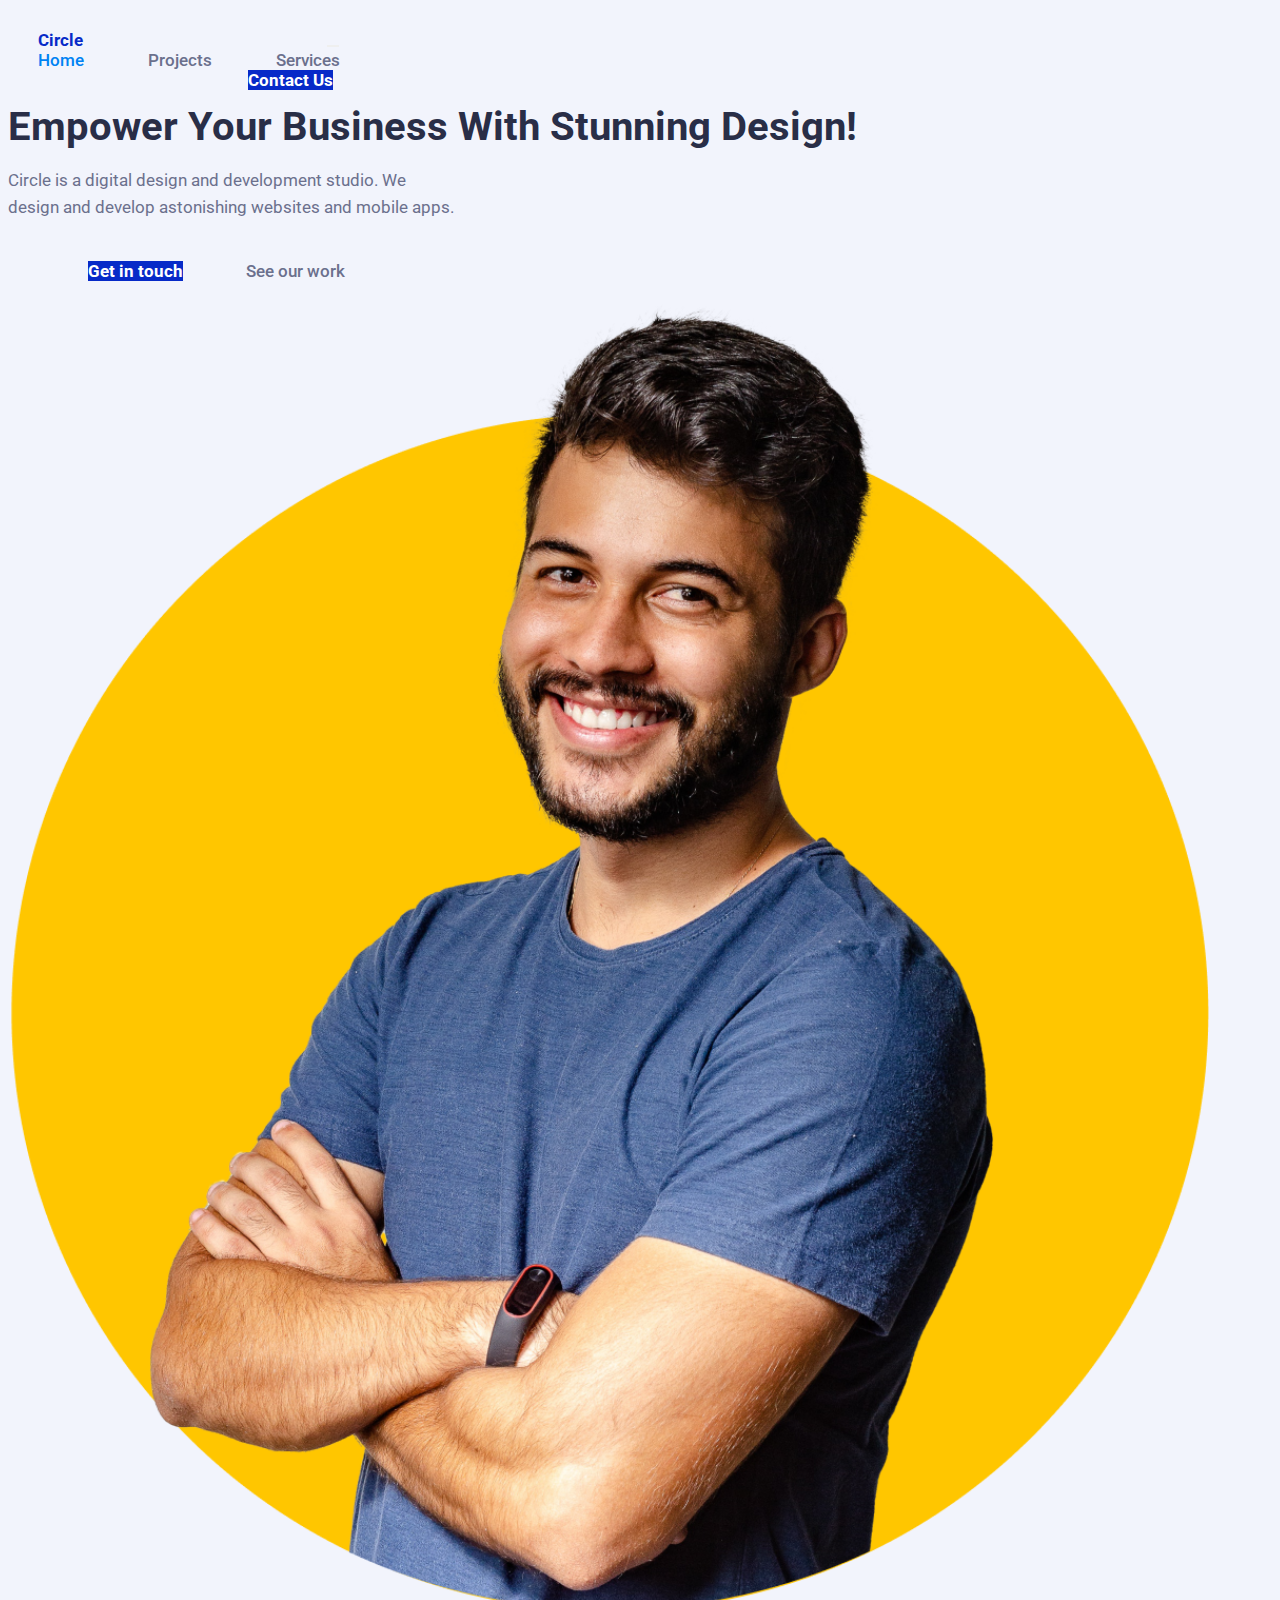
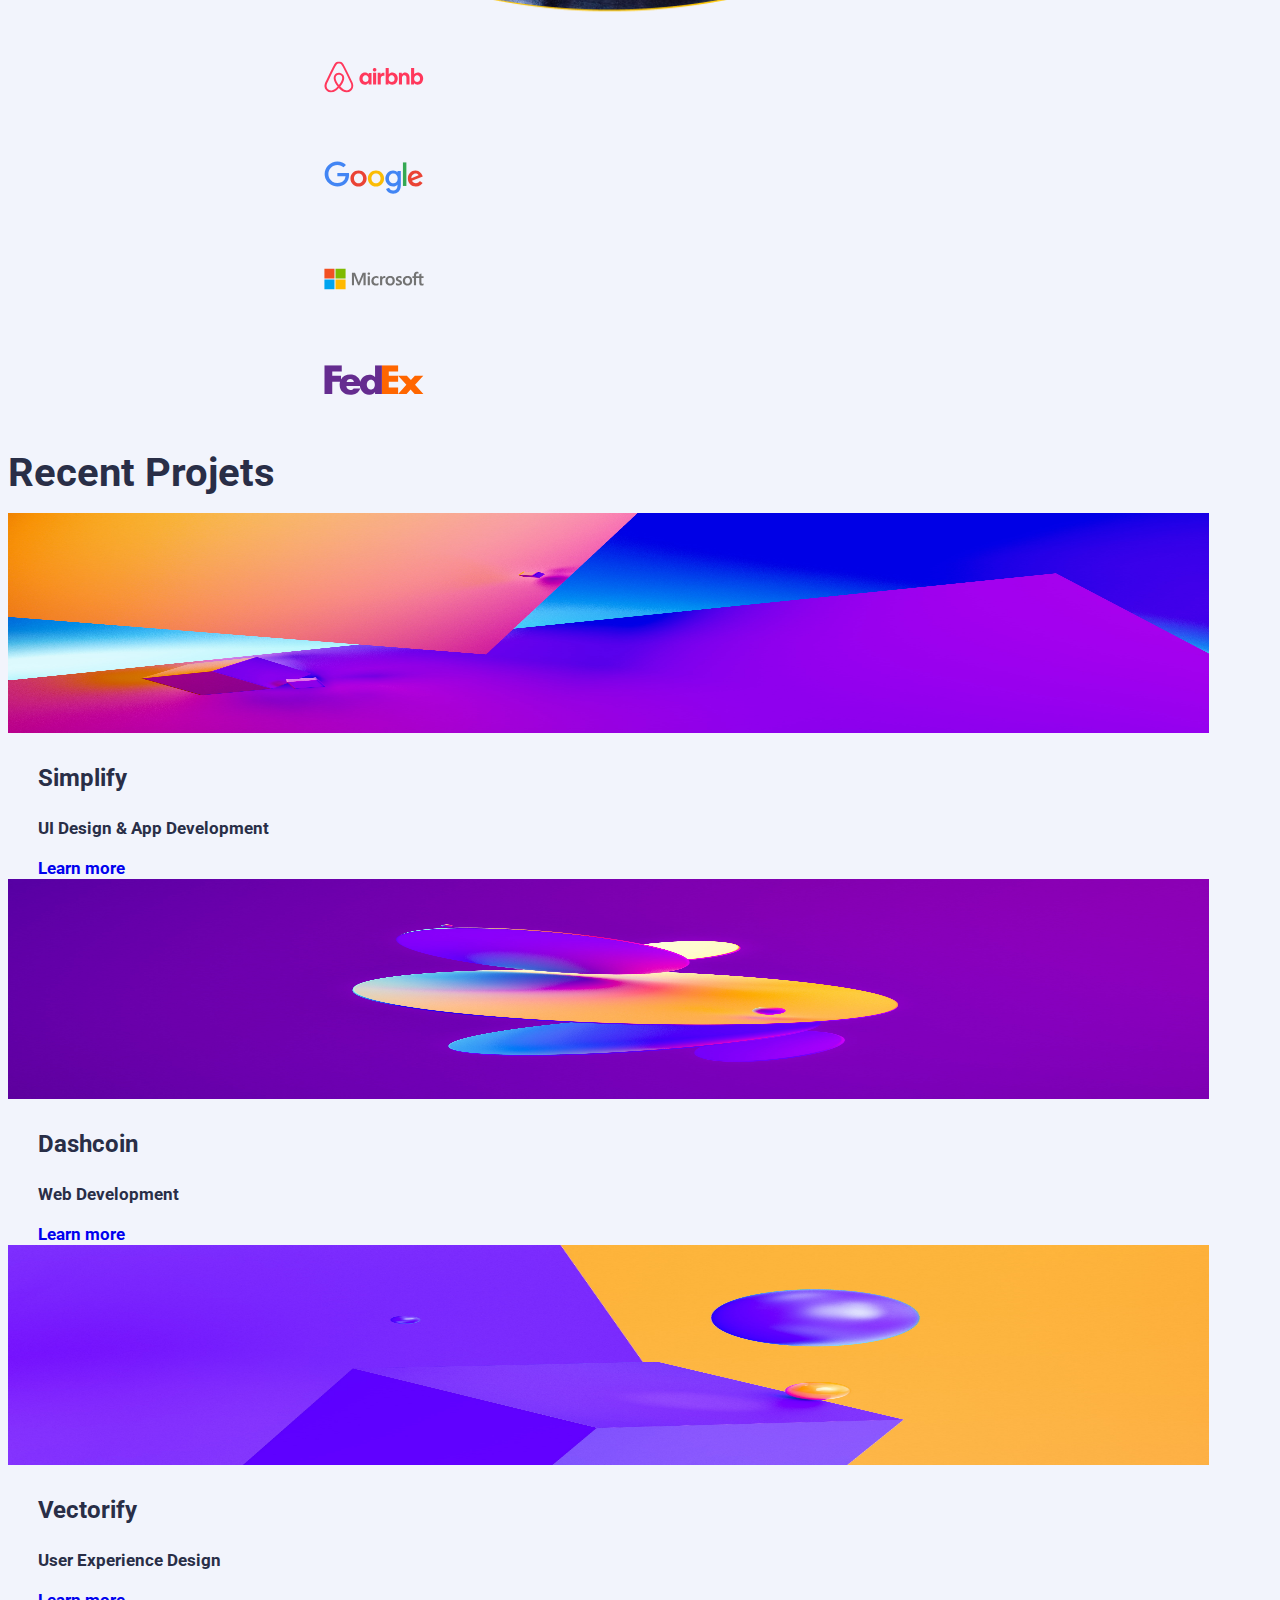
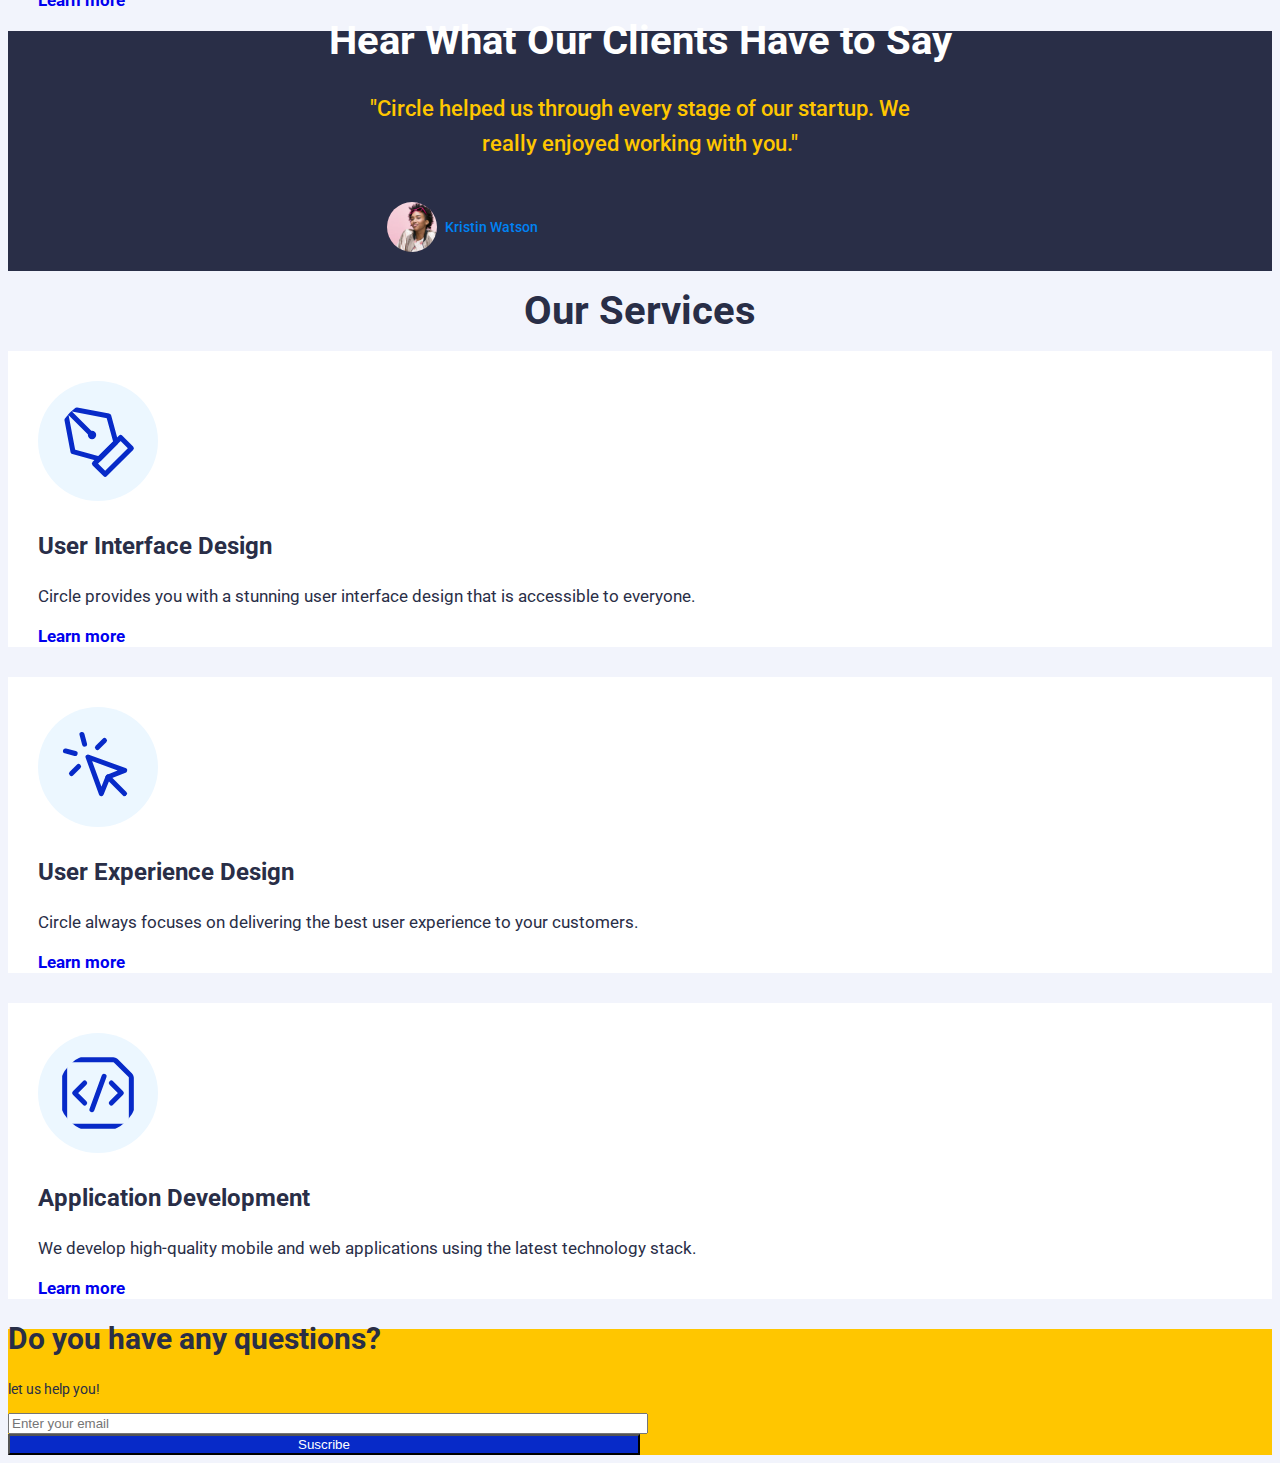
==== index.html @ 35dd5990 "Actualizada la Web" ====
<!doctype html>
<html lang="en">

<head>
  <title>Circle Agency</title>
  <!-- Required meta tags -->
  <meta charset="utf-8">
  <meta name="viewport" content="width=device-width, initial-scale=1, shrink-to-fit=no">

  <!-- Bootstrap CSS v5.2.1 -->
  <link href="https://cdn.jsdelivr.net/npm/bootstrap@5.2.1/dist/css/bootstrap.min.css" rel="stylesheet"
    integrity="sha384-iYQeCzEYFbKjA/T2uDLTpkwGzCiq6soy8tYaI1GyVh/UjpbCx/TYkiZhlZB6+fzT" crossorigin="anonymous">
    <link rel="stylesheet" href="styles.css">

</head>

<body>
  <!-- Comienza Navbar-->
  <div class="d-flex justify-content-around">
    <nav class="navbar navbar-expand-lg">
        <div class="container navbar">
          <a class="navbar-brand " href="#">Circle</a>
          <button class="navbar-toggler" type="button" data-bs-toggle="collapse" data-bs-target="#navbarNavAltMarkup" aria-controls="navbarNavAltMarkup" aria-expanded="false" aria-label="Toggle navigation">
            <span class="navbar-toggler-icon"></span>
          </button>
          <div class="collapse navbar-collapse" id="navbarNavAltMarkup">
            <div class="navbar-nav">
              <a class="nav-link active mx-2" aria-current="page" href="#">Home</a>
              <a class="nav-link mx-2" href="#">Projects</a>
              <a class="nav-link mx-2" href="#">Services</a>
            </div>            
          </div>
          <a href="#" class="nav-button px-4 py-3">Contact Us</a>
        </div>
      </nav>
    </div>
    <!-- Finaliza Navbar-->
    <!-- Comienza hero-section-->
    <div class="container hero-section">
      <div class="row">
        <div class="col-12">
          <h1 class="text-center">Empower Your Business With Stunning Design!</h1>
          <div class="text-center text-hero">Circle is a digital design and development studio. We <br> design and develop astonishing websites and mobile apps.</div>
          <a href="#" class="hero-button px-4 py-3">Get in touch</a>
          <a href="#" class="hero-text-button ml-5">See our work</a>
         
            <img src="./project-assets/hero-section/hero-image.png" alt="" class="img-fluid mx-3">

        </div>
      </div>
    </div>
    <!-- Finaliza hero-section-->
     <!-- Comienza hero-section-img-->
     <div class="container-fluid hero-img  mt-5">
      <div class="row">
        <div class="col-6">
          <img src="./project-assets/logos/airbnb-logo.svg" alt="">
        </div>
        <div class="col-6">
          <img src="./project-assets/logos/google-logo.svg" alt="">
        </div>
        <div class="col-6">
          <img src="./project-assets/logos/microsoft-logo.svg" alt="">
        </div>
        <div class="col-6">
          <img src="./project-assets/logos/fedex-logo.svg" alt="">
        </div>
      </div>
     </div>
     <!-- Comienza projects-section-img-->
     <div class="container projects-section pb-5">
      <div class="row">
        <h1 class="text-center">Recent Projets</h1>
        <div class="col-12 mx-3 pb-2 bg-white">
          <img src="./project-assets/projects-section/1.jpg" alt="" class="img-fluid">
          <h2>Simplify</h2>
          <p>UI Design & App Development</p>
          <a href="#">Learn more</a>
          <div class="col-12 bg-white">
            <img src="./project-assets/projects-section/2.jpg" alt="" class="img-fluid">
            <h2>Dashcoin</h2>
            <p>Web Development</p>
            <a href="#">Learn more</a>
          </div>
          <div class="col-12 bg-white">
            <img src="./project-assets/projects-section/3.jpg" alt="" class="img-fluid">
            <h2>Vectorify</h2>
            <p>User Experience Design</p>
            <a href="#">Learn more</a>
          </div>
        </div>
      </div>
     </div>

          <!-- Comienza testimonials-section-->
          <div class="container testimonials-section">
            <div class="row">
              <div class="col-12">
                  <h1 class="pt-4">Hear What Our Clients Have to Say</h1>
                  <p class="text-y">"Circle helped us through every stage of our startup. We really enjoyed working with you."</p>
                  <div>
                  <div class="test-img">  
                                      
                  </div>
                  <div class="test-text-img text-white">
                    <p> <span> Kristin Watson </span> <br> Booking.com </p>
                  </div>
                </div>
              </div>
            </div>
          </div>


          <!-- Comienza services-section-->

          <div class="container services-section">
            <div class="row">
              <div class="col-12">
                <h1>Our Services</h1>
                <div class="services">
                  <img src="./project-assets/services-section/icons/1.svg" alt="">
                  <h3>User Interface Design</h3>
                  <p>Circle provides you with a stunning user interface design that is accessible to everyone.</p>
                  <a href="#">Learn more</a>
                </div>
                <div class="services">
                  <img src="./project-assets/services-section/icons/2.svg" alt="">
                  <h3>User Experience Design</h3>
                  <p>Circle always focuses on delivering the best user experience to your customers.</p>
                  <a href="#">Learn more</a>
                </div>
                <div class="services">
                  <img src="./project-assets/services-section/icons/3.svg" alt="">
                  <h3>Application Development</h3>
                  <p>We develop high-quality mobile and web applications using the latest technology stack.</p>
                  <a href="#">Learn more</a>
                </div>
              </div>
            </div>
          </div>

            <!-- Comienza newsletter-section-->

            <div class="container newsletter-section text-center pb-5">
              <div class="row">
                <div class="col-12">
                  <h3 class="pt-5">Do you have any questions?</h3>
                  <p>let us help you!</p>
                  <input class="py-3 mb-3" type="email" name="email" id="email" placeholder="Enter your email" required>  <br>
                  <button type="submit" class="px-5 py-3">Suscribe</button>
                </div>
              </div>
            </div>

















  
  <main>

  </main>
  <footer>
    <!-- place footer here -->
  </footer>
  <!-- Bootstrap JavaScript Libraries -->
  <script src="https://cdn.jsdelivr.net/npm/@popperjs/core@2.11.6/dist/umd/popper.min.js"
    integrity="sha384-oBqDVmMz9ATKxIep9tiCxS/Z9fNfEXiDAYTujMAeBAsjFuCZSmKbSSUnQlmh/jp3" crossorigin="anonymous">
  </script>

  <script src="https://cdn.jsdelivr.net/npm/bootstrap@5.2.1/dist/js/bootstrap.min.js"
    integrity="sha384-7VPbUDkoPSGFnVtYi0QogXtr74QeVeeIs99Qfg5YCF+TidwNdjvaKZX19NZ/e6oz" crossorigin="anonymous">
  </script>
  <script src="index.js"></script>
</body>

</html>
---- styles.css ----
@import url('https://fonts.googleapis.com/css2?family=Roboto:wght@400;500;700&display=swap');

body {
    font-family: 'Roboto', sans-serif;
    color: #292e47;
    font-size: 14px;
    line-height: 20px;
    background: #f2f4fc;
}
/* Navbar */
.navbar {
    color: white;
    font-size: 17px;
    margin-top: 30px;
}
.nav-button {
    text-decoration: none!important;
    color: white;
    background: #072ac8;
    margin-left: 15rem;
}
.hero-button {
    text-decoration: none!important;
    color: white;
    background: #072ac8;
    margin-left: 5rem;
}
.hero-text-button {
    color: #6b708d;
    font-size: 17px;
    font-weight: 500;
    text-decoration: none;
    margin-left: 30px;
}
.nav-button:hover {
    color: white;
    background: #292e47;
}
.hero-button:hover {
    color: white;
    background: #292e47;
}
.navbar-brand {
    margin-right: 15rem;
    color: #072ac8;
    font-weight: 700;
    padding-top: 5px;
}
.navbar-brand:hover {
    color: #072ac8;
}
.nav-link {
    font-weight: 500;
    color: #6b708d
}
.nav-link:hover {
    color: #072ac8 !important;
}
.active {
    color: #0082f3!important;
}
.active:hover{
    color: #072ac8 !important;
}
.navbar-toggler {
    border: none;
}
.navbar-toggler:visited {
    border: none;
}
.navbar-toggler-icon {
    width: 1em;
    color: black;
}

/* Comienza hero-section */
.hero-section h1 {
    font-size: 40px;
    font-weight: 700;
    margin-bottom: 30px;
}
.text-hero {
    font-size: 17px;
    margin-bottom: 40px;
    line-height:1.7rem;
    color: #6b708d;
}
.hero-section img{
    width: 95%;
}

.hero-img img {
    width: 100px;
    height: 96px;
    margin: 0 25%;
}
.projects-section h1 {
    font-size: 40px;
    font-weight: 700;
    margin: 30px 0;
}

.projects-section h2 {
    font-size: 24px;
    font-weight: 700;
    margin: 30px 30px 20px;
}
.projects-section img {
    width: 95%;
    height: 220px;
    margin: auto;
}
.projects-section p, a {
    font-weight: 700;
    text-decoration: none;
    margin: 30px 30px 20px;
    font-size: 17px;
}
.projects-section a {
    margin-bottom: 20px;
}
.testimonials-section {
    background: #292e47;

}
.testimonials-section h1 {
    color: white;
    text-align: center;
    font-weight: 700;
    font-size: 40px;
    margin: 20px;
    align-items: center;
}
.testimonials-section .text-y {
        max-width: 560px;
        margin: 40px auto;
        color: #ffc600;
        font-size: 22px;
        line-height: 160%;
        font-weight: 500;
        text-align: center;
}
.test-img {
    width: 50px;
    height: 50px;
    border-radius: 50%;
    background-image: url(./project-assets/testimonial-section/profile.png);
    background-size: cover;
    background-repeat: no-repeat;
    display: inline-block;   
    margin-left: 30%;
    margin-right: 5px;
}
.test-text-img {
    display: inline-block;  
}
.test-text-img span {
    color: #0082f3;
    font-weight: 500; 
}
.services-section h1 {
    font-size: 40px;
    font-weight: 700;
    margin: 30px 30px;
    text-align: center;
}
.services {
    background: white;
    margin-bottom: 30px;
}
.services-section img {
    padding: 20px;
    background: #ecf7ff;
    width: 80px;
    margin: 30px 0 0 30px;
    left: 20px;
    border-radius: 50%;
}
.services h3 {
    font-size: 24px;
    font-weight: 700;
    margin: 30px 30px 20px;
}
.services p {
    font-size: 17px;
    margin: 30px 30px 20px;
}
.services-img {
    border-radius: 50%;
}
.newsletter-section {
    background: #ffc600;
}
.newsletter-section h3 {
    font-size: 30px;   
}
.newsletter-section button {
    width: 50%;
    background: #072ac8;
    color: white;
}
#email {
    width: 50%;
}





@media (max-width: 992px) { 
    .nav-button {
        display: none;
    }
    .navbar {
        margin-top:0;
        margin-left: 0;
    }
    .nav-link {
        margin-bottom: 1rem;
    }
    .navbar-brand {
        margin-bottom: 1rem;
    }
    

}
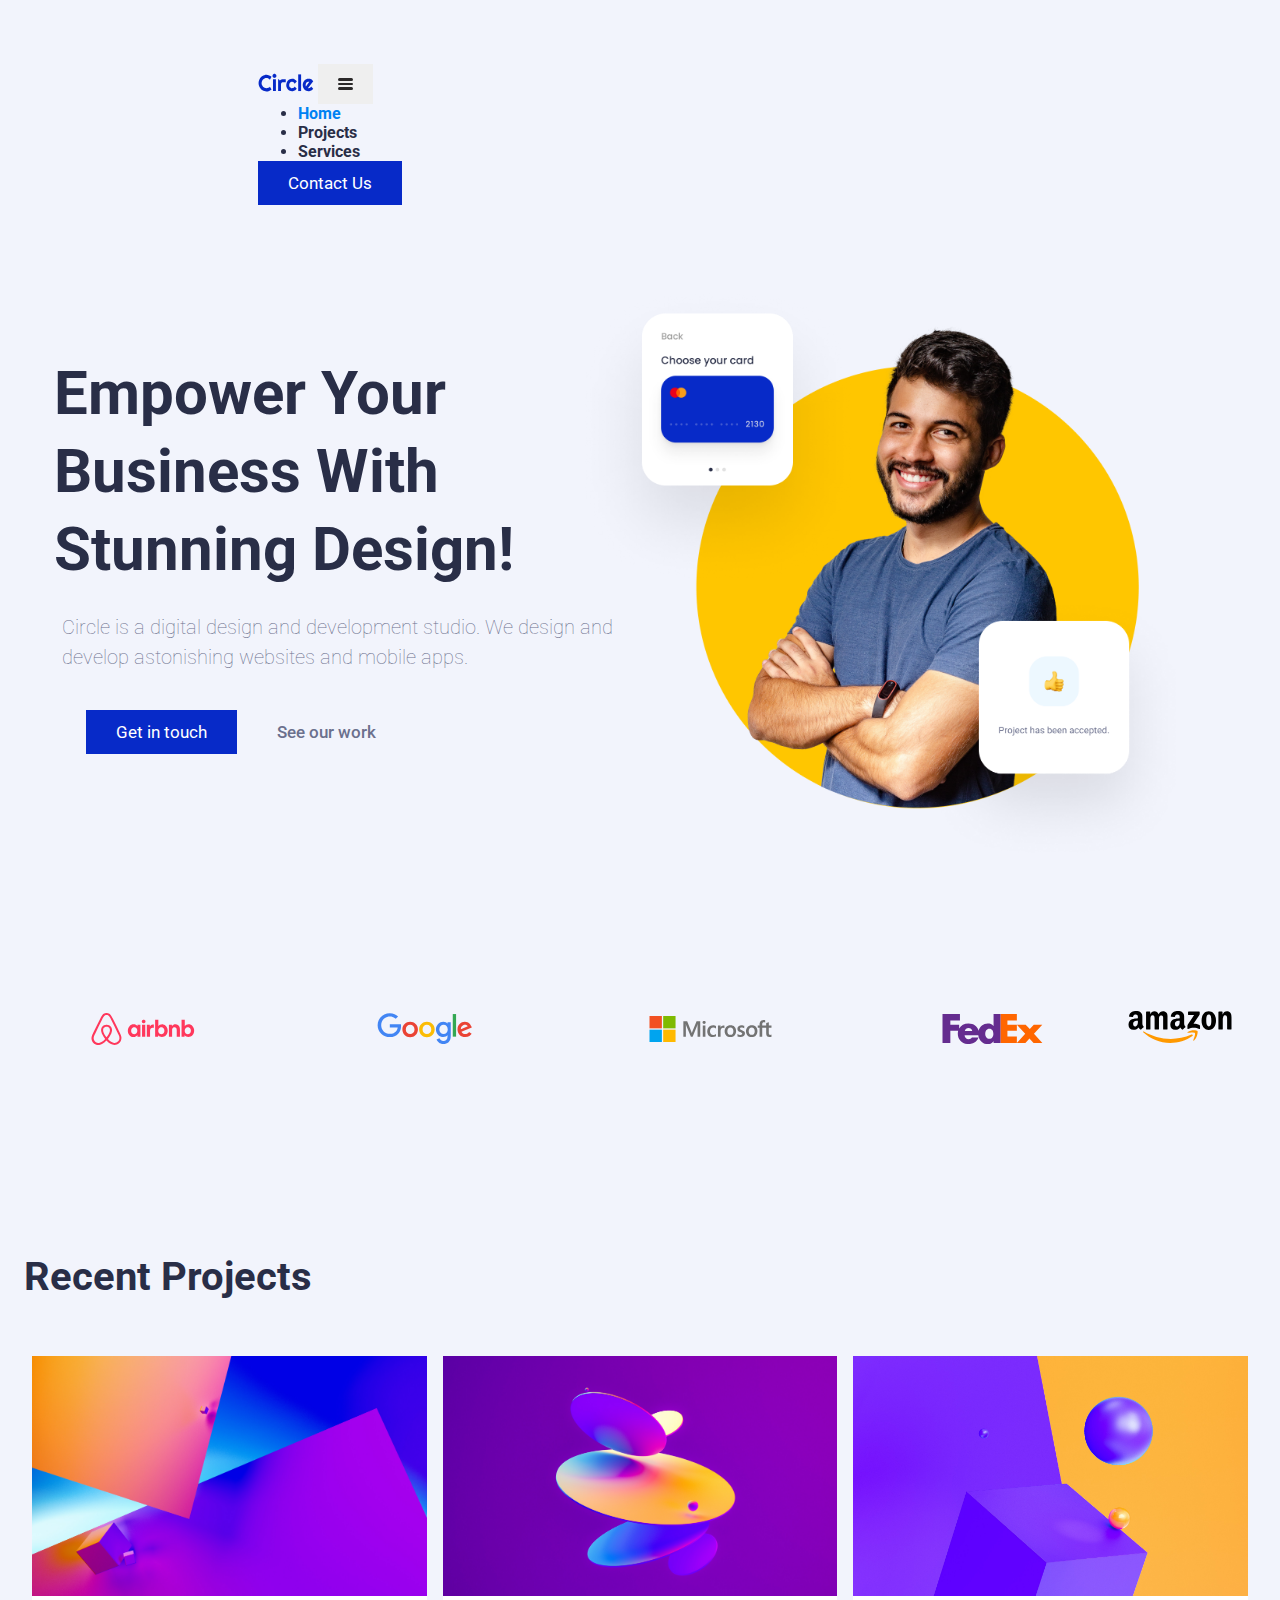
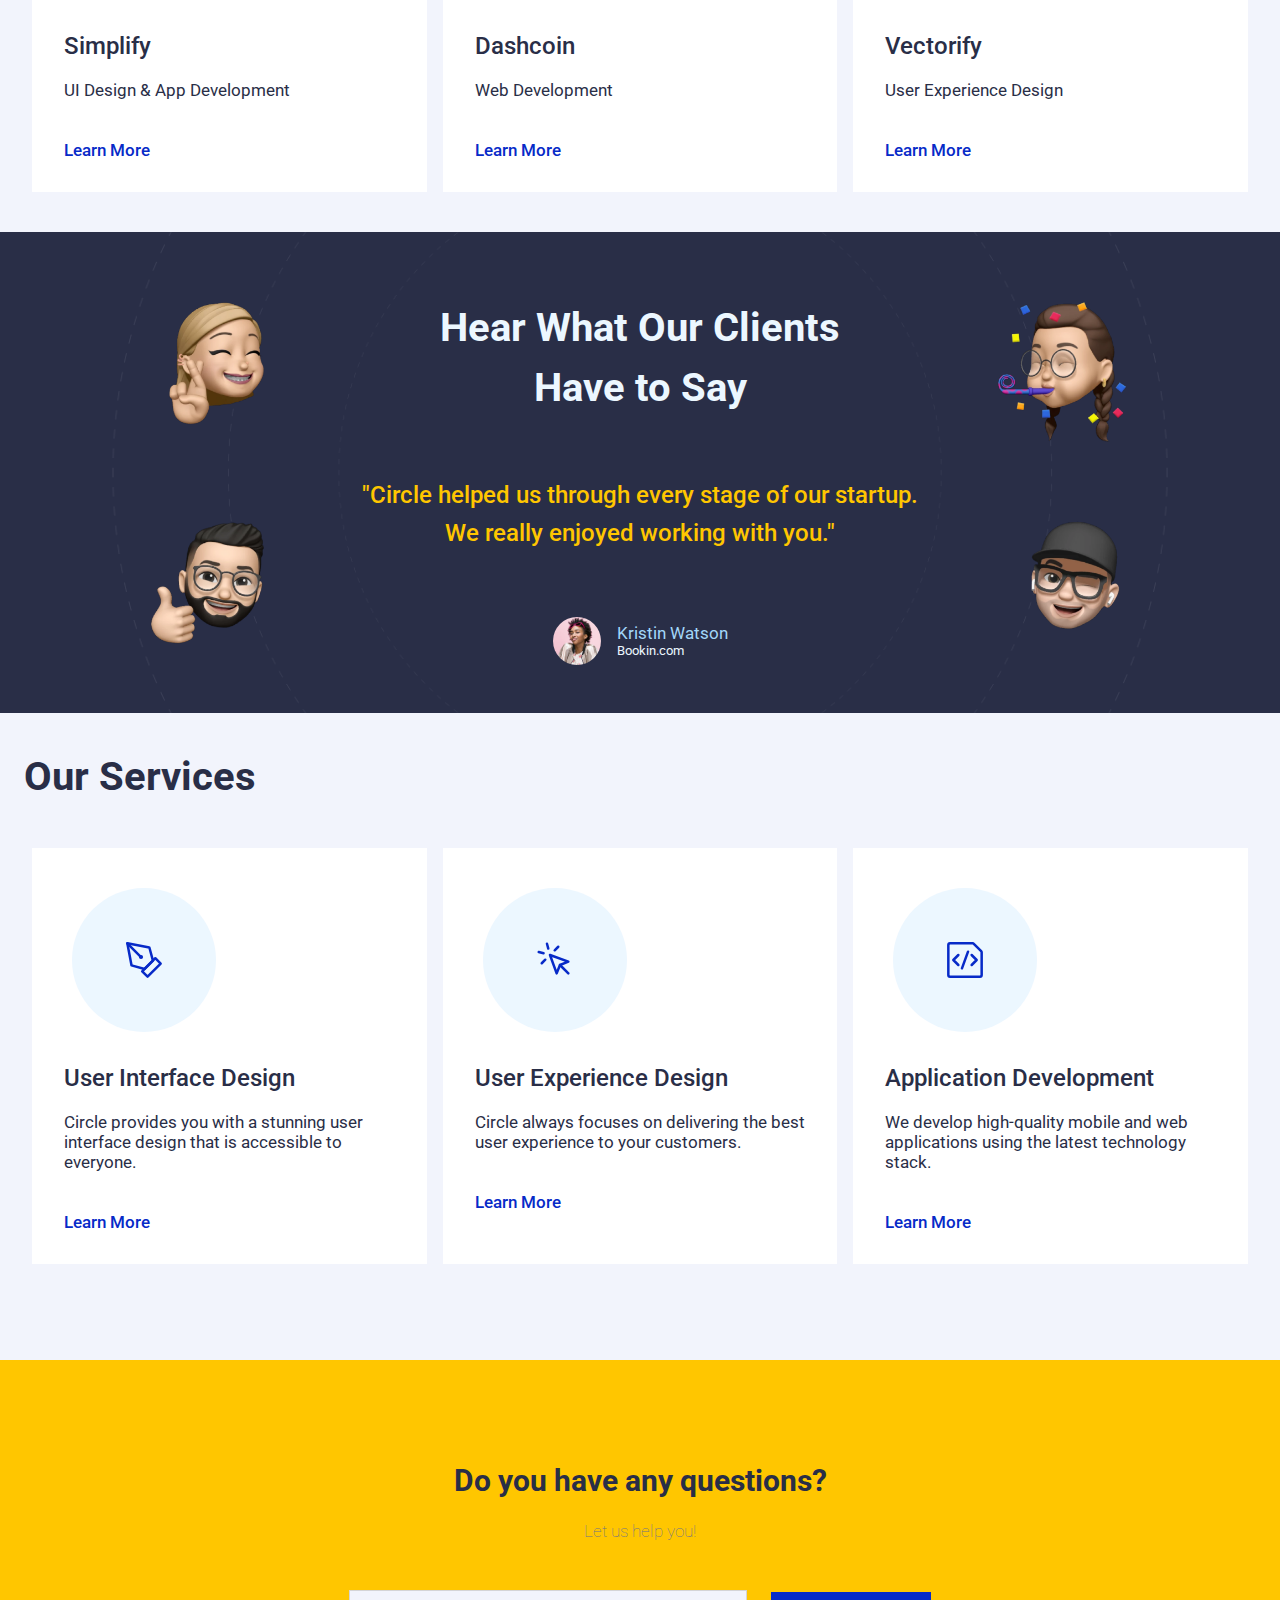
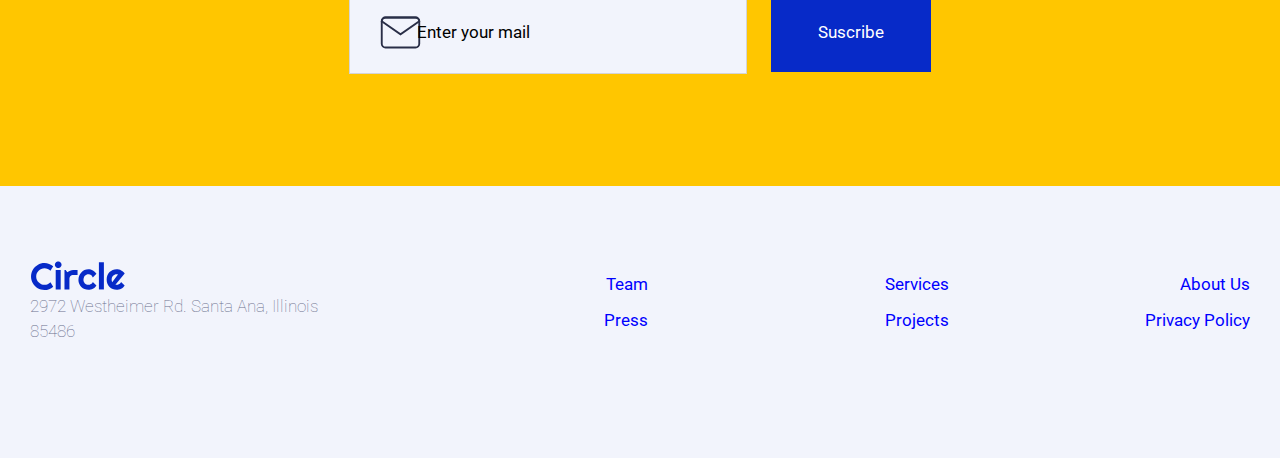
==== commit b9637e58: "Final" ====
--- a/index.html
+++ b/index.html
@@ -1,189 +1,272 @@
-<!doctype html>
-<html lang="en">
-
-<head>
-  <title>Circle Agency</title>
-  <!-- Required meta tags -->
-  <meta charset="utf-8">
-  <meta name="viewport" content="width=device-width, initial-scale=1, shrink-to-fit=no">
-
-  <!-- Bootstrap CSS v5.2.1 -->
-  <link href="https://cdn.jsdelivr.net/npm/bootstrap@5.2.1/dist/css/bootstrap.min.css" rel="stylesheet"
-    integrity="sha384-iYQeCzEYFbKjA/T2uDLTpkwGzCiq6soy8tYaI1GyVh/UjpbCx/TYkiZhlZB6+fzT" crossorigin="anonymous">
-    <link rel="stylesheet" href="styles.css">
-
-</head>
-
-<body>
-  <!-- Comienza Navbar-->
-  <div class="d-flex justify-content-around">
+<!DOCTYPE html>
+<html lang="es">
+  <head>
+    <meta charset="UTF-8" />
+    <meta http-equiv="X-UA-Compatible" content="IE=edge" />
+    <meta name="viewport" content="width=device-width, initial-scale=1.0" />
+    <title>Circle - HomePage</title>
+    <!-- CSS Bootstrap and Customize CSS native-->
+    <link
+      href="https://cdn.jsdelivr.net/npm/bootstrap@5.2.3/dist/css/bootstrap.min.css"
+      rel="stylesheet"
+      integrity="sha384-rbsA2VBKQhggwzxH7pPCaAqO46MgnOM80zW1RWuH61DGLwZJEdK2Kadq2F9CUG65"
+      crossorigin="anonymous"
+    />
+    <!-- CSS media query on a link element -->
+    <!-- mobile or común-->
+    <link rel="stylesheet" href="../Style/styleM.css" />
+    <!-- tablet, pc... -->
+    <link
+      rel="stylesheet"
+      media="(min-width: 768px)"
+      href="../Style/styleL.css"
+    />
+    <link
+      rel="stylesheet"
+      media="(min-width: 992px)"
+      href="../Style/styleXL.css"
+    />
+
+    <!-- Google Fonts - Roboto -->
+    <link rel="preconnect" href="https://fonts.googleapis.com" />
+    <link rel="preconnect" href="https://fonts.gstatic.com" crossorigin />
+    <link
+      href="https://fonts.googleapis.com/css2?family=Roboto:wght@400;500;700;900&display=swap"
+      rel="stylesheet"
+    />
+  </head>
+  <body>
+    <!-- Simulate a smartphone -->
+    <!-- Navigation-->
     <nav class="navbar navbar-expand-lg">
-        <div class="container navbar">
-          <a class="navbar-brand " href="#">Circle</a>
-          <button class="navbar-toggler" type="button" data-bs-toggle="collapse" data-bs-target="#navbarNavAltMarkup" aria-controls="navbarNavAltMarkup" aria-expanded="false" aria-label="Toggle navigation">
-            <span class="navbar-toggler-icon"></span>
-          </button>
-          <div class="collapse navbar-collapse" id="navbarNavAltMarkup">
-            <div class="navbar-nav">
-              <a class="nav-link active mx-2" aria-current="page" href="#">Home</a>
-              <a class="nav-link mx-2" href="#">Projects</a>
-              <a class="nav-link mx-2" href="#">Services</a>
-            </div>            
-          </div>
-          <a href="#" class="nav-button px-4 py-3">Contact Us</a>
+      <div class="container-fluid">
+        <img src="../Style/img/logos/circle.svg" alt="logo Circle" />
+        <button
+          class="navbar-toggler"
+          type="button"
+          data-bs-toggle="collapse"
+          data-bs-target="#navbarResponsive"
+          aria-controls="navbarResponsive"
+          aria-expanded="false"
+          aria-label="Toggle navigation"
+        >
+          <div class="toogler-icon"></div>
+          <div class="toogler-icon"></div>
+          <div class="toogler-icon"></div>
+        </button>
+        <div
+          class="collapse navbar-collapse justify-content-center"
+          id="navbarResponsive"
+        >
+          <ul class="navbar-nav py-4 py-lg-0">
+            <li class="nav-item">
+              <a class="nav-link" href="./index.html">Home</a>
+            </li>
+            <li class="nav-item">
+              <a class="nav-link" href="#">Projects</a>
+            </li>
+            <li class="nav-item">
+              <a class="nav-link" href="#">Services</a>
+            </li>
+          </ul>
         </div>
+        <a href="./Page/contact-us.html" class="notDisplayMobileTablet"
+          >Contact Us</a
+        >
+      </div>
+    </nav>
+
+    <section class="hero">
+      <article>
+        <h1>Empower Your Business With Stunning Design!</h1>
+        <h4>
+          Circle is a digital design and development studio. We design and
+          develop astonishing websites and mobile apps.
+        </h4>
+        <div class="buttons">
+          <button>Get in touch</button><button>See our work</button>
+        </div>
+      </article>
+      <article>
+        <img
+          src="./Style/img/hero-section/card-1.png"
+          class="notDisplayMobile"
+          alt=""
+        />
+        <img
+          src="./Style/img/hero-section/hero-image.png"
+          alt="cliente feliz"
+        />
+        <img
+          src="./Style/img/hero-section/card-2.png"
+          class="notDisplayMobile"
+          alt=""
+        />
+      </article>
+    </section>
+    <section class="clientes">
+      <article class="cliente">
+        <img src="../Style/img/logos/airbnb-logo.svg" alt="logo Airbnb" />
+        <img src="../Style/img/logos/google-logo.svg" alt="logo Google" />
+      </article>
+      <article class="cliente">
+        <img
+          src="../Style/img/logos/microsoft-logo.svg"
+          alt="logo microsoft-logo"
+        />
+        <img src="../Style/img/logos/fedex-logo.svg" alt="logo Fedex" />
+      </article>
+      <article class="notDisplayMobileTablet">
+        <img src="../Style/img/logos/amazon-logo.svg" alt="logo Amazon" />
+      </article>
+    </section>
+    <section class="projects">
+      <h2>Recent Projects</h2>
+      <div>
+        <article>
+          <img src="./Style/img/projects-section/1.jpg" alt="" />
+          <div>
+            <h3>Simplify</h3>
+            <h5>UI Design & App Development</h5>
+            <a
+              href="./index.html"
+              target="_blank"
+              rel="noopener noreferrer"
+              >Learn More</a
+            >
+          </div>
+        </article>
+        <article>
+          <img src="./Style/img/projects-section/2.jpg" alt="" />
+          <div>
+            <h3>Dashcoin</h3>
+            <h5>Web Development</h5>
+            <a
+              href="./index.html"
+              target="_blank"
+              rel="noopener noreferrer"
+              >Learn More</a
+            >
+          </div>
+        </article>
+        <article>
+          <img src="./Style/img/projects-section/3.jpg" alt="" />
+          <div>
+            <h3>Vectorify</h3>
+            <h5>User Experience Design</h5>
+            <a
+              href="./index.html"
+              target="_blank"
+              rel="noopener noreferrer"
+              >Learn More</a
+            >
+          </div>
+        </article>
+      </div>
+    </section>
+    <section class="testimonial">
+      <h2>Hear What Our Clients Have to Say</h2>
+      <h3>
+        "Circle helped us through every stage of our startup. We really enjoyed
+        working with you."
+      </h3>
+      <article>
+        <div class="perfil"></div>
+        <div>
+          <p class="perfilNombre">Kristin Watson</p>
+          <p class="perfilEmpresa">Bookin.com</p>
+        </div>
+      </article>
+      <img
+        src="./Style/img/testimonial-section/memoji-1.png"
+        alt=""
+        class="notDisplayMobile"
+      />
+      <img
+        src="./Style/img/testimonial-section/memoji-2.png"
+        alt=""
+        class="notDisplayMobile"
+      />
+      <img
+        src="./Style/img/testimonial-section/memoji-3.png"
+        alt=""
+        class="notDisplayMobile"
+      />
+      <img
+        src="./Style/img/testimonial-section/memoji-4.png"
+        alt=""
+        class="notDisplayMobile"
+      />
+    </section>
+
+    <section class="projects services">
+      <h2>Our Services</h2>
+      <div>
+        <article>
+          <div>
+            <div class="logo logo1"></div>
+            <h3>User Interface Design</h3>
+            <h5>
+              Circle provides you with a stunning user interface design that is
+              accessible to everyone.
+            </h5>
+            <a href="#">Learn More</a>
+          </div>
+        </article>
+        <article>
+          <div>
+            <div class="logo logo2"></div>
+            <h3>User Experience Design</h3>
+            <h5>
+              Circle always focuses on delivering the best user experience to
+              your customers.
+            </h5>
+            <a href="#" rel="noopener noreferrer">Learn More</a>
+          </div>
+        </article>
+        <article>
+          <div>
+            <div class="logo logo3"></div>
+            <h3>Application Development</h3>
+            <h5>
+              We develop high-quality mobile and web applications using the
+              latest technology stack.
+            </h5>
+            <a href="#" rel="noopener noreferrer">Learn More</a>
+          </div>
+        </article>
+      </div>
+    </section>
+
+    <section class="contact-us">
+      <h2>Do you have any questions?</h2>
+      <h4>Let us help you!</h4>
+      <form id="contactForm" action="submit" method="post">
+        <input type="email" id="mail" placeholder="Enter your mail" />
+        <button type="submit">Suscribe</button>
+      </form>
+    </section>
+    <footer>
+      <div>
+        <img src="../Style/img/logos/circle.svg" alt="logo Circle" />
+        <h4>2972 Westheimer Rd. Santa Ana, Illinois 85486</h4>
+      </div>
+      <nav class="footer-links">
+        <a href="#" class="footer-link">Team</a>
+        <a href="#" class="footer-link">Services</a>
+        <a href="#" class="footer-link">About Us</a>
+        <a href="#" class="footer-link">Press</a>
+        <a href="#" class="footer-link">Projects</a>
+        <a href="#" class="footer-link">Privacy Policy</a>
       </nav>
-    </div>
-    <!-- Finaliza Navbar-->
-    <!-- Comienza hero-section-->
-    <div class="container hero-section">
-      <div class="row">
-        <div class="col-12">
-          <h1 class="text-center">Empower Your Business With Stunning Design!</h1>
-          <div class="text-center text-hero">Circle is a digital design and development studio. We <br> design and develop astonishing websites and mobile apps.</div>
-          <a href="#" class="hero-button px-4 py-3">Get in touch</a>
-          <a href="#" class="hero-text-button ml-5">See our work</a>
-         
-            <img src="./project-assets/hero-section/hero-image.png" alt="" class="img-fluid mx-3">
-
-        </div>
-      </div>
-    </div>
-    <!-- Finaliza hero-section-->
-     <!-- Comienza hero-section-img-->
-     <div class="container-fluid hero-img  mt-5">
-      <div class="row">
-        <div class="col-6">
-          <img src="./project-assets/logos/airbnb-logo.svg" alt="">
-        </div>
-        <div class="col-6">
-          <img src="./project-assets/logos/google-logo.svg" alt="">
-        </div>
-        <div class="col-6">
-          <img src="./project-assets/logos/microsoft-logo.svg" alt="">
-        </div>
-        <div class="col-6">
-          <img src="./project-assets/logos/fedex-logo.svg" alt="">
-        </div>
-      </div>
-     </div>
-     <!-- Comienza projects-section-img-->
-     <div class="container projects-section pb-5">
-      <div class="row">
-        <h1 class="text-center">Recent Projets</h1>
-        <div class="col-12 mx-3 pb-2 bg-white">
-          <img src="./project-assets/projects-section/1.jpg" alt="" class="img-fluid">
-          <h2>Simplify</h2>
-          <p>UI Design & App Development</p>
-          <a href="#">Learn more</a>
-          <div class="col-12 bg-white">
-            <img src="./project-assets/projects-section/2.jpg" alt="" class="img-fluid">
-            <h2>Dashcoin</h2>
-            <p>Web Development</p>
-            <a href="#">Learn more</a>
-          </div>
-          <div class="col-12 bg-white">
-            <img src="./project-assets/projects-section/3.jpg" alt="" class="img-fluid">
-            <h2>Vectorify</h2>
-            <p>User Experience Design</p>
-            <a href="#">Learn more</a>
-          </div>
-        </div>
-      </div>
-     </div>
-
-          <!-- Comienza testimonials-section-->
-          <div class="container testimonials-section">
-            <div class="row">
-              <div class="col-12">
-                  <h1 class="pt-4">Hear What Our Clients Have to Say</h1>
-                  <p class="text-y">"Circle helped us through every stage of our startup. We really enjoyed working with you."</p>
-                  <div>
-                  <div class="test-img">  
-                                      
-                  </div>
-                  <div class="test-text-img text-white">
-                    <p> <span> Kristin Watson </span> <br> Booking.com </p>
-                  </div>
-                </div>
-              </div>
-            </div>
-          </div>
-
-
-          <!-- Comienza services-section-->
-
-          <div class="container services-section">
-            <div class="row">
-              <div class="col-12">
-                <h1>Our Services</h1>
-                <div class="services">
-                  <img src="./project-assets/services-section/icons/1.svg" alt="">
-                  <h3>User Interface Design</h3>
-                  <p>Circle provides you with a stunning user interface design that is accessible to everyone.</p>
-                  <a href="#">Learn more</a>
-                </div>
-                <div class="services">
-                  <img src="./project-assets/services-section/icons/2.svg" alt="">
-                  <h3>User Experience Design</h3>
-                  <p>Circle always focuses on delivering the best user experience to your customers.</p>
-                  <a href="#">Learn more</a>
-                </div>
-                <div class="services">
-                  <img src="./project-assets/services-section/icons/3.svg" alt="">
-                  <h3>Application Development</h3>
-                  <p>We develop high-quality mobile and web applications using the latest technology stack.</p>
-                  <a href="#">Learn more</a>
-                </div>
-              </div>
-            </div>
-          </div>
-
-            <!-- Comienza newsletter-section-->
-
-            <div class="container newsletter-section text-center pb-5">
-              <div class="row">
-                <div class="col-12">
-                  <h3 class="pt-5">Do you have any questions?</h3>
-                  <p>let us help you!</p>
-                  <input class="py-3 mb-3" type="email" name="email" id="email" placeholder="Enter your email" required>  <br>
-                  <button type="submit" class="px-5 py-3">Suscribe</button>
-                </div>
-              </div>
-            </div>
-
-
-
-
-
-
-
-
-
-
-
-
-
-
-
-
-
-  
-  <main>
-
-  </main>
-  <footer>
-    <!-- place footer here -->
-  </footer>
-  <!-- Bootstrap JavaScript Libraries -->
-  <script src="https://cdn.jsdelivr.net/npm/@popperjs/core@2.11.6/dist/umd/popper.min.js"
-    integrity="sha384-oBqDVmMz9ATKxIep9tiCxS/Z9fNfEXiDAYTujMAeBAsjFuCZSmKbSSUnQlmh/jp3" crossorigin="anonymous">
-  </script>
-
-  <script src="https://cdn.jsdelivr.net/npm/bootstrap@5.2.1/dist/js/bootstrap.min.js"
-    integrity="sha384-7VPbUDkoPSGFnVtYi0QogXtr74QeVeeIs99Qfg5YCF+TidwNdjvaKZX19NZ/e6oz" crossorigin="anonymous">
-  </script>
-  <script src="index.js"></script>
-</body>
-
-</html>+    </footer>
+
+    <script src="../JS/index.js"></script>
+    <!-- JavaScript Bundle with Popper -->
+    <script
+      src="https://cdn.jsdelivr.net/npm/bootstrap@5.2.3/dist/js/bootstrap.bundle.min.js"
+      integrity="sha384-kenU1KFdBIe4zVF0s0G1M5b4hcpxyD9F7jL+jjXkk+Q2h455rYXK/7HAuoJl+0I4"
+      crossorigin="anonymous"
+    ></script>
+  </body>
+</html>
--- a/Style/styleM.css
+++ b/Style/styleM.css
@@ -0,0 +1,427 @@
+/* Customize CSS native */
+
+* {
+  font-family: Roboto, sans-serif;
+  margin: 0;
+  color: #292e47;
+}
+body {
+  background-color: #f2f4fc;
+}
+
+.notDisplayMobile,
+.notDisplayMobileTablet {
+  display: none;
+  /* padding: 15px 30px;
+  background-color: #072ac8;
+  font-size: 17px; */
+}
+
+a {
+  text-decoration: none;
+}
+
+/* ********************** Start INDEX ********************** */
+/* nav */
+nav .container-fluid {
+  padding: 2px 32px;
+}
+nav .container-fluid > img {
+  width: 3.5rem;
+}
+nav . .navbar-toggler-icon {
+  background-image: none;
+}
+
+nav .toogler-icon {
+  width: 15px;
+  height: 2.5px;
+  background-color: #2b2929;
+  margin: 2px;
+  border-radius: 5px;
+}
+
+nav .navbar-toggler {
+  padding: 12px 18px;
+  font-size: 0.75rem;
+  border-style: none;
+}
+.navbar-brand > img {
+  width: 60px;
+  height: 18px;
+}
+
+/* section #1 */
+.hero {
+  margin: 0 30px;
+  text-align: center;
+}
+
+h1 {
+  font-weight: 700;
+  font-size: 40px;
+  line-height: 130%;
+  padding: 20px 0;
+}
+h4 {
+  color: #6b708d;
+  font-size: 17px;
+  line-height: 150%;
+  padding-top: 3px;
+  font-weight: 100;
+  max-width: 600px;
+  margin: 0 auto 2.4rem;
+}
+
+.hero button {
+  padding: 12px 30px;
+  font-size: 17px;
+  border: 0;
+}
+
+.hero button:first-child {
+  background-color: #072ac8;
+  color: white;
+}
+.hero button:last-child {
+  color: #6b708d;
+  font-weight: 500;
+  text-decoration: none;
+  background: none;
+  margin-left: 0.6rem;
+}
+
+.hero .buttons {
+  margin-left: 2rem;
+}
+
+.hero img:nth-child(2) {
+  max-width: 80%;
+  vertical-align: middle;
+  display: inline-block;
+  margin-top: 40px;
+}
+
+.clientes {
+  display: flex;
+  flex-direction: column;
+  height: 48vh;
+  align-items: center;
+  justify-content: space-evenly;
+}
+
+.clientes .cliente {
+  width: 100vw;
+  display: flex;
+  justify-content: space-around;
+}
+
+/* Section2 */
+.projects {
+  margin: 0.5rem 0;
+}
+.projects h2 {
+  text-align: center;
+  font-weight: 700;
+  font-size: 40px;
+  margin-bottom: 1.5rem;
+}
+.projects article {
+  background-color: white;
+  margin: 0 30px 30px;
+}
+.projects img {
+  width: 100%;
+  height: 240px;
+  object-fit: cover;
+}
+.projects div {
+  padding: 2rem;
+}
+.projects h3 {
+  font-size: 24px;
+  font-weight: 500;
+  margin-bottom: 20px;
+}
+.projects h5 {
+  font-size: 17px;
+  font-weight: 400;
+  margin-bottom: 2.5rem;
+}
+
+.projects a {
+  color: #072ac8;
+  font-size: 17px;
+  font-weight: 500;
+}
+
+/* Testimonial */
+.testimonial {
+  background-image: url("./img/testimonial-section/orbit.png");
+  background-color: #292e47;
+  background-size: cover;
+  background-position: 50% 50%;
+  background-repeat: no-repeat;
+  text-align: center;
+  display: flex;
+  flex-direction: column;
+  align-items: center;
+  padding: 1rem;
+}
+.testimonial h2 {
+  margin: 50px;
+  color: #ecf7ff;
+  font-size: 40px;
+  max-width: 400px;
+  line-height: 150%;
+}
+.testimonial h3 {
+  max-width: 560px;
+  color: #ffc600;
+  font-size: 24px;
+  line-height: 160%;
+  font-weight: 500;
+  margin: 0.5rem 0;
+}
+.testimonial article {
+  display: flex;
+  flex-direction: row;
+  align-items: center;
+  margin: 3.5rem 0 2rem;
+}
+
+.perfil {
+  border-radius: 50%;
+  width: 3rem;
+  height: 3rem;
+  background-image: url("./img/testimonial-section/profile.png");
+  background-position: 50% 50%;
+  background-size: cover;
+  background-repeat: no-repeat;
+}
+
+div:has(> .perfilNombre) {
+  display: flex;
+  flex-direction: column;
+  align-items: flex-start;
+  margin-left: 1rem;
+}
+
+.perfilNombre,
+.perfilEmpresa {
+  margin: 0;
+}
+
+.perfilNombre {
+  color: #a2d6f9;
+  font-size: 17px;
+}
+
+.perfilEmpresa {
+  color: #ecf7ff;
+  font-size: 13px;
+}
+/* services */
+.services h2 {
+  margin: 2.5rem auto 1rem;
+}
+.services .logo {
+  border-radius: 50%;
+  width: 5rem;
+  height: 5rem;
+  background-color: #ecf7ff;
+  background-position: 50% 50%;
+  background-size: auto;
+  background-repeat: no-repeat;
+  margin: 0.5rem 0.5rem 2rem;
+}
+.logo1 {
+  background-image: url("./img/services-section/icons/1.svg");
+}
+.logo2 {
+  background-image: url("./img/services-section/icons/2.svg");
+}
+.logo3 {
+  background-image: url("./img/services-section/icons/3.svg");
+}
+
+/* contact-us */
+.contact-us {
+  display: flex;
+  flex-direction: column;
+  align-items: center;
+  background-color: #ffc600;
+  margin-top: 4rem;
+}
+
+.contact-us h2 {
+  margin: 6.2rem auto 0.8rem;
+  font-size: 30px;
+  font-weight: 700;
+  line-height: 44px;
+}
+
+.contact-us form {
+  display: flex;
+  flex-direction: column;
+  align-items: center;
+  margin-bottom: 5.5rem;
+  margin-top: 0.5rem;
+}
+
+.contact-us form * {
+  height: 5rem;
+  width: 24.5rem;
+  border: none;
+}
+
+.contact-us form > input {
+  background-image: url(./img/newsletter/icon/mail.svg);
+  background-position: 8% 50%;
+  background-color: #f2f4fc;
+  background-repeat: no-repeat;
+  background-size: 5vh;
+  text-indent: 65px;
+  margin-bottom: 1.5rem;
+  border: solid 1px #cccc;
+  font-size: 17px;
+}
+.contact-us ::placeholder {
+  color: black;
+}
+.contact-us form > button {
+  padding: 15px 30px;
+  background-color: #072ac8;
+  font-size: 17px;
+  color: white;
+}
+
+/* Borrar solo para pruebas */
+footer {
+  display: flex;
+  flex-direction: column;
+  align-items: center;
+  margin: 60px 30px 100px;
+}
+
+footer > div:nth-child(1) {
+  display: contents;
+}
+
+footer img {
+  width: 6rem;
+}
+
+footer h4 {
+  margin: 1.5rem 5rem;
+  text-align: center;
+}
+
+footer nav {
+  width: 70vw;
+  display: grid;
+  grid-auto-columns: 1fr;
+  grid-column-gap: 16px;
+  grid-row-gap: 16px;
+  grid-template-columns: 1fr 1fr 1fr;
+}
+
+footer nav > a {
+  color: blue;
+  font-size: 17px;
+}
+
+/* ********************** Start CONTACT ********************** */
+.mainContactUs {
+  display: flex;
+  flex-direction: column;
+  margin-bottom: 10px;
+  font-size: 20px;
+  font-weight: 400;
+}
+.mainContactUs h1 {
+  margin-left: 30px;
+}
+.mainContactUs form {
+  display: flex;
+  flex-direction: column;
+  align-items: start;
+  width: -moz-available; /* WebKit-based browsers will ignore this. */
+  width: -webkit-fill-available; /* Mozilla-based browsers will ignore this. */
+  margin: 0 2rem;
+}
+
+.mainContactUs form * {
+  width: -moz-available; /* WebKit-based browsers will ignore this. */
+  width: -webkit-fill-available; /* Mozilla-based browsers will ignore this. */
+  color: #6b708d;
+  font-size: 20px;
+  font-weight: 400;
+}
+.mainContactUs form ::placeholder {
+  font-size: 17px;
+}
+.mainContactUs form input,
+.mainContactUs form textarea {
+  margin-bottom: 1rem;
+  padding: 1rem;
+  background-color: rgba(107, 112, 141, 0.1);
+  border: none;
+}
+.mainContactUs form textarea {
+  height: 10rem;
+}
+.mainContactUs [type="submit"]:not(:disabled) {
+  padding: 1.5rem;
+  background-color: #072ac8;
+  color: white;
+}
+
+/* ********************** Start PROYECT (selected)********************** */
+
+.dinamicProyect {
+  padding: 2rem;
+}
+.dinamicProyect div {
+  display: flex;
+  flex-direction: row;
+  justify-content: space-between;
+}
+.dinamicProyect h2 {
+  text-align: left;
+  font-weight: 700;
+  font-size: 40px;
+  margin-bottom: 1.5rem;
+}
+.dinamicProyect h3 {
+  color: #6b708d;
+}
+.dinamicProyect span {
+  color: #6b708d;
+}
+
+.dinamicProyect img {
+  width: 90vw;
+  object-fit: cover;
+  max-height: 19rem;
+}
+
+.dinamicProyect .efecto {
+  position: absolute;
+  right: -32px;
+  top: -50px;
+  z-index: -1;
+  opacity: 0.4;
+  filter: saturate(100%) blur(32px);
+  width: 100vw;
+  max-height: 65vh;
+}
+
+.dinamicProyect p {
+  font-size: 20px;
+  line-height: 30px;
+}
+.contenedorImagenes {
+  margin: 2rem 0;
+  position: relative;
+}
--- a/Style/styleL.css
+++ b/Style/styleL.css
@@ -0,0 +1,122 @@
+/* Customize CSS native */
+
+.notDisplayMobile {
+  display: inline-block;
+}
+
+/* ********************** Start index  ********************** */
+h1 {
+  font-size: 60px;
+}
+
+.hero article:nth-child(2) {
+  position: relative;
+}
+
+.hero article:nth-child(2) > img:nth-child(1) {
+  position: absolute;
+  max-width: 300px;
+  left: -5%;
+  top: 6%;
+  right: auto;
+  bottom: auto;
+}
+
+.hero article:nth-child(2) > img:nth-child(3) {
+  position: absolute;
+  max-width: 274px;
+  left: auto;
+  top: auto;
+  right: -10%;
+  bottom: -15%;
+}
+
+/* Clientes */
+.clientes {
+  margin-top: 5rem;
+}
+
+/* Projects */
+.projects h2 {
+  text-align: start;
+  margin-left: 1.5rem;
+}
+.projects > div {
+  display: grid;
+  grid-auto-columns: 1fr;
+  grid-column-gap: 16px;
+  grid-row-gap: 16px;
+  grid-template-columns: 1fr 1fr;
+  margin: 0 auto;
+}
+.projects article {
+  margin: 0;
+}
+
+/* testimonial */
+.testimonial {
+  position: relative;
+}
+.testimonial > img {
+  position: absolute;
+  width: 13%;
+}
+.testimonial > img:nth-child(4) {
+  left: 10%;
+  top: 10%;
+}
+.testimonial > img:nth-child(6) {
+  left: 10%;
+  bottom: 10%;
+}
+.testimonial > img:nth-child(5) {
+  right: 10%;
+  bottom: 10%;
+}
+.testimonial > img:nth-child(7) {
+  right: 10%;
+  top: 10%;
+}
+
+/* services */
+.services div {
+  grid-template-columns: 1fr 1fr 1fr;
+}
+
+/* contact-us */
+.contact-us form {
+  flex-direction: row;
+  align-items: baseline;
+}
+.contact-us button {
+  width: 10rem;
+  margin-left: 1.5rem;
+}
+
+/* footer */
+footer {
+  flex-direction: row;
+  height: 7rem;
+  justify-content: space-around;
+  text-align: end;
+}
+footer > div:nth-child(1) {
+  display: flex;
+  flex-direction: column;
+  justify-content: center;
+}
+
+footer h4 {
+  margin: 0;
+  text-align: start;
+}
+
+/* ********************** Start Page Contact us ********************** */
+.mainContactUs form > div {
+  display: flex;
+  flex-direction: row;
+  width: inherit;
+}
+.mainContactUs form > div > div:nth-child(2) {
+  margin-left: 1rem;
+}
--- a/Style/styleXL.css
+++ b/Style/styleXL.css
@@ -0,0 +1,89 @@
+/* Customize CSS native */
+
+.notDisplayMobileTablet {
+  display: inline-block;
+}
+/*.notDisplayMobileTa {
+}*/
+
+/* Start navBar */
+nav .container-fluid {
+  padding: 4rem 0 4.5rem 0.1rem;
+}
+
+li:nth-child(1) a:nth-child(1) {
+  color: #0082f3;
+  font-weight: 700;
+}
+li:nth-child(2) a:nth-child(1) {
+  font-weight: 700;
+}
+li:nth-child(3) a:nth-child(1) {
+  font-weight: 700;
+}
+
+li:nth-child(1) a:nth-child(1):hover {
+  color: #072ac8;
+}
+li:nth-child(2) a:nth-child(1):hover {
+  color: #072ac8;
+}
+li:nth-child(3) a:nth-child(1):hover {
+  color: #072ac8;
+}
+
+a.notDisplayMobileTablet {
+  padding: 12px 30px;
+  font-size: 17px;
+  border: 0;
+  background-color: #072ac8;
+  color: white;
+}
+
+/* pruebas */
+.hero {
+  display: flex;
+}
+
+.hero article:nth-child(1) {
+  display: flex;
+  align-content: center;
+  justify-content: center;
+  flex-direction: column;
+  text-align: start;
+  margin: 1.5rem;
+}
+
+.hero h4 {
+  font-size: 20px;
+}
+
+.hero article:nth-child(2) > img:nth-child(1) {
+  left: -23%;
+  top: -0.1%;
+}
+.hero article:nth-child(2) > img:nth-child(2) {
+  display: flex;
+  align-content: center;
+  justify-content: center;
+}
+
+.hero article:nth-child(2) > img:nth-child(3) {
+  left: 40%;
+  bottom: -10%;
+}
+/* Clientes */
+.clientes {
+  flex-direction: row;
+  margin-right: 3rem;
+  align-items: center;
+  margin-top: 0px;
+}
+
+/* projects */
+.projects > div {
+  grid-template-columns: 1fr 1fr 1fr;
+}
+.navbar {
+  padding: 0 20%;
+}
